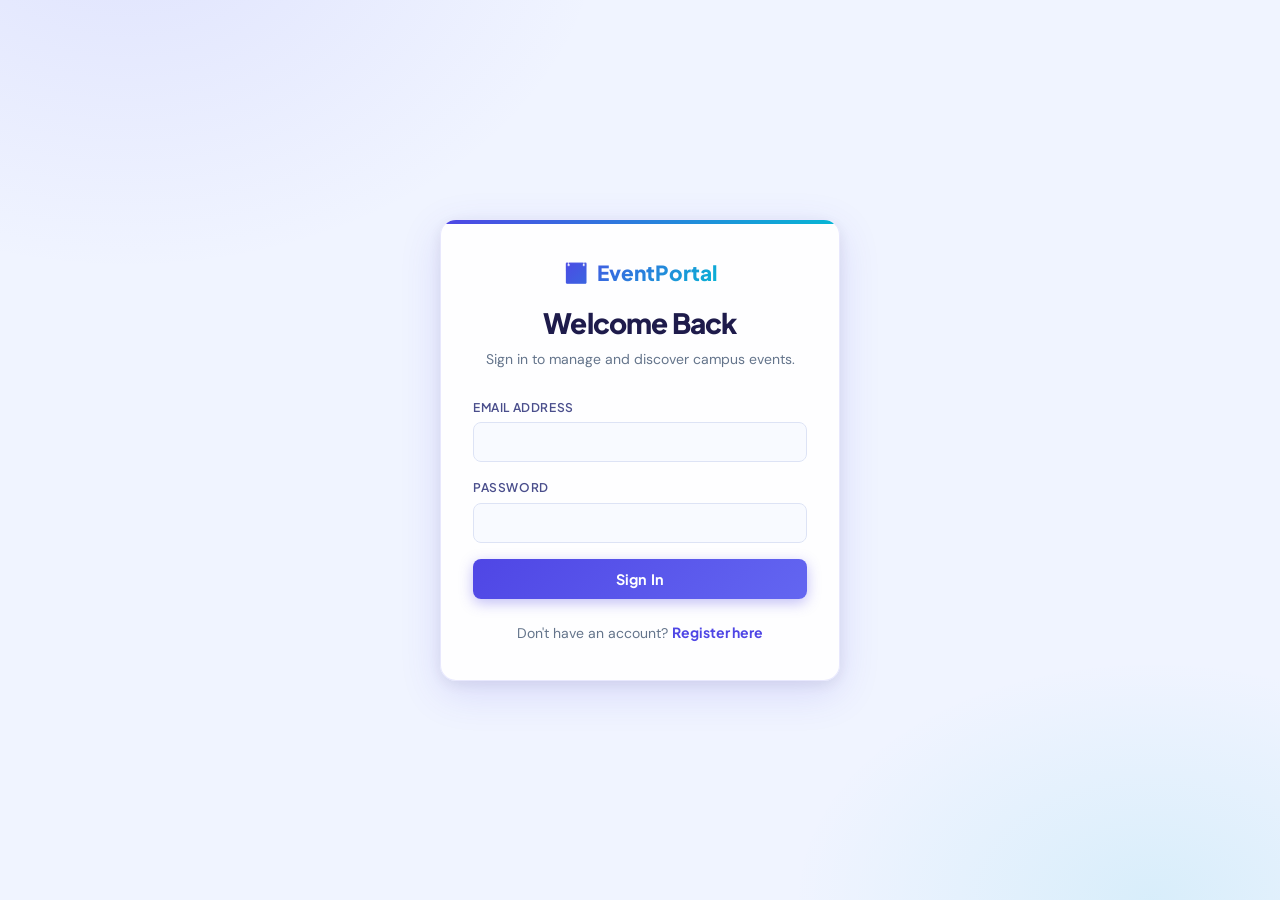
==== frontend/index.html @ c3a2f9ce "first commit" ====
<!DOCTYPE html>
<html lang="en">
<head>
    <meta charset="UTF-8">
    <meta name="viewport" content="width=device-width, initial-scale=1.0">
    <title>Dashboard - Campus Events Portal</title>
    <link rel="stylesheet" href="style.css">
</head>
<body class="page-body">

    <div id="message-box"></div>

    <!-- NAVBAR -->
    <nav class="navbar">
        <div class="navbar-inner">
            <div class="navbar-brand">
                <span>📅</span> EventPortal
            </div>
            <div class="navbar-right">
                <div class="nav-welcome">
                    <span class="nav-greeting">Welcome, </span>
                    <span id="nav-username" class="nav-username">User</span>
                    <span id="nav-role" class="nav-role-badge">Role</span>
                </div>
                <button onclick="logout()" class="btn-logout">Logout</button>
            </div>
        </div>
    </nav>

    <!-- DASHBOARD CONTENT -->
    <div class="dashboard-wrapper">
        <div class="dashboard-grid">

            <!-- ADMIN PANEL (Hidden for Students via JS) -->
            <aside id="admin-panel" class="admin-panel hidden">
                <h2 class="panel-title">
                    <span>✍️</span> Publish Event
                </h2>
                <form id="event-form" class="event-form">
                    <div class="form-group">
                        <label class="form-label">Title</label>
                        <input type="text" id="event-title" class="form-input" required>
                    </div>
                    <div class="form-group">
                        <label class="form-label">Date</label>
                        <input type="date" id="event-date" class="form-input" required>
                    </div>
                    <div class="form-group">
                        <label class="form-label">Location</label>
                        <input type="text" id="event-location" class="form-input" required>
                    </div>
                    <div class="form-group">
                        <label class="form-label">Description</label>
                        <textarea id="event-desc" rows="3" class="form-input form-textarea" required></textarea>
                    </div>
                    <button type="submit" class="btn-primary btn-full">Create Event</button>
                </form>
            </aside>

            <!-- EVENTS LIST PANEL -->
            <main id="events-panel" class="events-panel">
                <div class="events-header">
                    <h2 class="events-title">Upcoming Events</h2>
                    <button onclick="fetchEvents()" class="btn-refresh">
                        <span>🔄</span> Refresh
                    </button>
                </div>

                <div id="event-list" class="event-list">
                    <!-- Events injected here by JS -->
                </div>
            </main>

        </div>
    </div>

    <script src="app.js"></script>
</body>
</html>
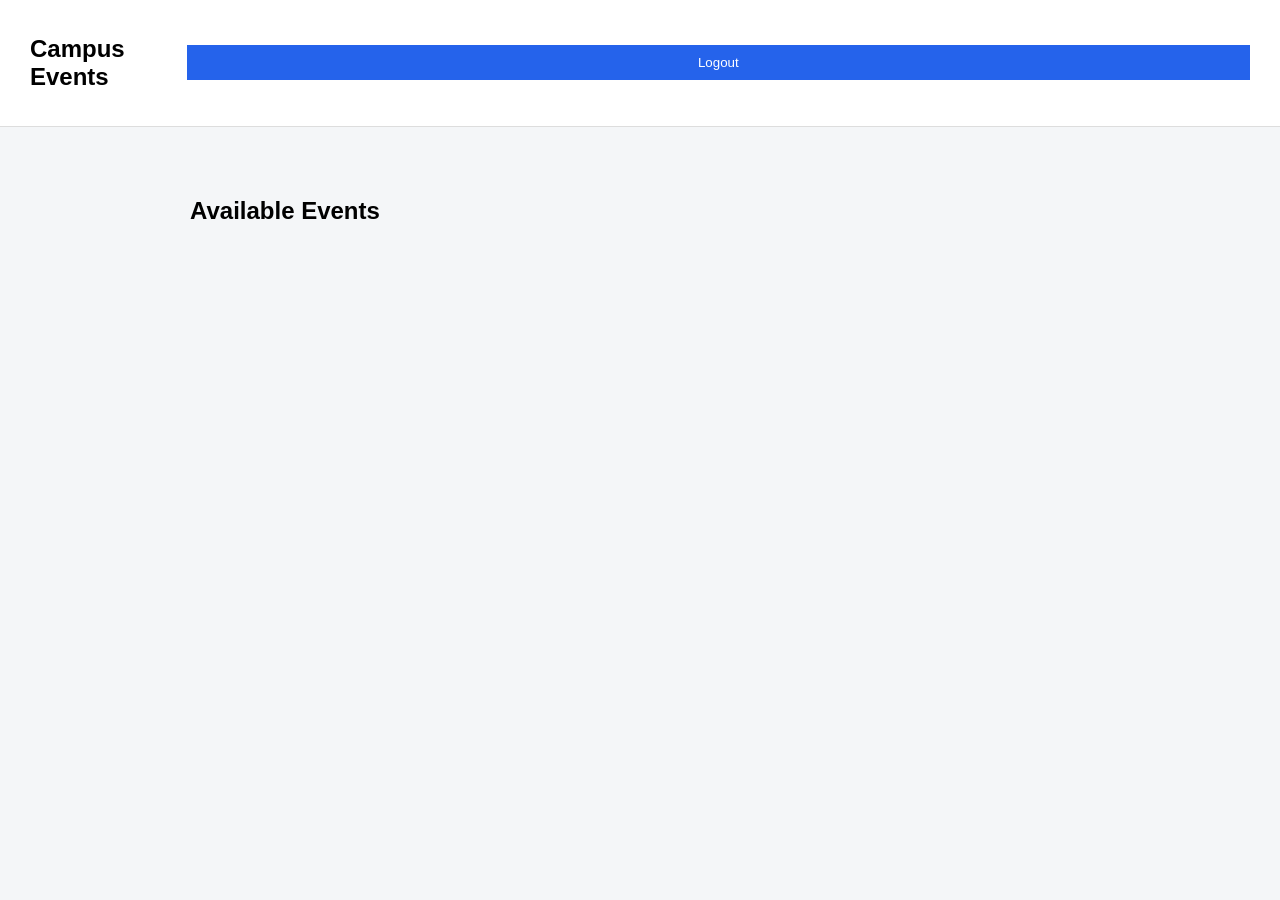
==== commit 6399f384: "update all code with unwanted things" ====
--- a/frontend/index.html
+++ b/frontend/index.html
@@ -2,78 +2,21 @@
 <html lang="en">
 <head>
     <meta charset="UTF-8">
-    <meta name="viewport" content="width=device-width, initial-scale=1.0">
-    <title>Dashboard - Campus Events Portal</title>
+    <title>Campus Events Dashboard</title>
     <link rel="stylesheet" href="style.css">
 </head>
-<body class="page-body">
+<body>
 
-    <div id="message-box"></div>
+<nav class="navbar">
+    <h1>Campus Events</h1>
+    <button onclick="logout()">Logout</button>
+</nav>
 
-    <!-- NAVBAR -->
-    <nav class="navbar">
-        <div class="navbar-inner">
-            <div class="navbar-brand">
-                <span>📅</span> EventPortal
-            </div>
-            <div class="navbar-right">
-                <div class="nav-welcome">
-                    <span class="nav-greeting">Welcome, </span>
-                    <span id="nav-username" class="nav-username">User</span>
-                    <span id="nav-role" class="nav-role-badge">Role</span>
-                </div>
-                <button onclick="logout()" class="btn-logout">Logout</button>
-            </div>
-        </div>
-    </nav>
+<div class="container">
+    <h2>Available Events</h2>
+    <div id="event-list" class="event-list"></div>
+</div>
 
-    <!-- DASHBOARD CONTENT -->
-    <div class="dashboard-wrapper">
-        <div class="dashboard-grid">
-
-            <!-- ADMIN PANEL (Hidden for Students via JS) -->
-            <aside id="admin-panel" class="admin-panel hidden">
-                <h2 class="panel-title">
-                    <span>✍️</span> Publish Event
-                </h2>
-                <form id="event-form" class="event-form">
-                    <div class="form-group">
-                        <label class="form-label">Title</label>
-                        <input type="text" id="event-title" class="form-input" required>
-                    </div>
-                    <div class="form-group">
-                        <label class="form-label">Date</label>
-                        <input type="date" id="event-date" class="form-input" required>
-                    </div>
-                    <div class="form-group">
-                        <label class="form-label">Location</label>
-                        <input type="text" id="event-location" class="form-input" required>
-                    </div>
-                    <div class="form-group">
-                        <label class="form-label">Description</label>
-                        <textarea id="event-desc" rows="3" class="form-input form-textarea" required></textarea>
-                    </div>
-                    <button type="submit" class="btn-primary btn-full">Create Event</button>
-                </form>
-            </aside>
-
-            <!-- EVENTS LIST PANEL -->
-            <main id="events-panel" class="events-panel">
-                <div class="events-header">
-                    <h2 class="events-title">Upcoming Events</h2>
-                    <button onclick="fetchEvents()" class="btn-refresh">
-                        <span>🔄</span> Refresh
-                    </button>
-                </div>
-
-                <div id="event-list" class="event-list">
-                    <!-- Events injected here by JS -->
-                </div>
-            </main>
-
-        </div>
-    </div>
-
-    <script src="app.js"></script>
+<script src="app.js"></script>
 </body>
-</html>
+</html>
--- a/frontend/style.css
+++ b/frontend/style.css
@@ -0,0 +1,65 @@
+body {
+    font-family: Arial, sans-serif;
+    background: #f4f6f8;
+    margin: 0;
+}
+
+/* Navbar */
+.navbar {
+    background: #ffffff;
+    padding: 15px 30px;
+    display: flex;
+    justify-content: space-between;
+    align-items: center;
+    border-bottom: 1px solid #ddd;
+}
+
+/* Main Container */
+.container {
+    max-width: 900px;
+    margin: 30px auto;
+    padding: 20px;
+}
+
+/* Event Cards */
+.event-list {
+    display: grid;
+    grid-template-columns: repeat(auto-fit, minmax(250px, 1fr));
+    gap: 15px;
+}
+
+.event-card {
+    background: #ffffff;
+    padding: 15px;
+    border-radius: 6px;
+    box-shadow: 0 2px 5px rgba(0,0,0,0.1);
+}
+
+/* Forms */
+.form-container {
+    width: 350px;
+    margin: 80px auto;
+    background: white;
+    padding: 25px;
+    border-radius: 6px;
+    box-shadow: 0 2px 10px rgba(0,0,0,0.1);
+}
+
+input {
+    width: 100%;
+    padding: 10px;
+    margin: 10px 0;
+}
+
+button {
+    width: 100%;
+    padding: 10px;
+    background: #2563eb;
+    color: white;
+    border: none;
+    cursor: pointer;
+}
+
+button:hover {
+    background: #1e40af;
+}
